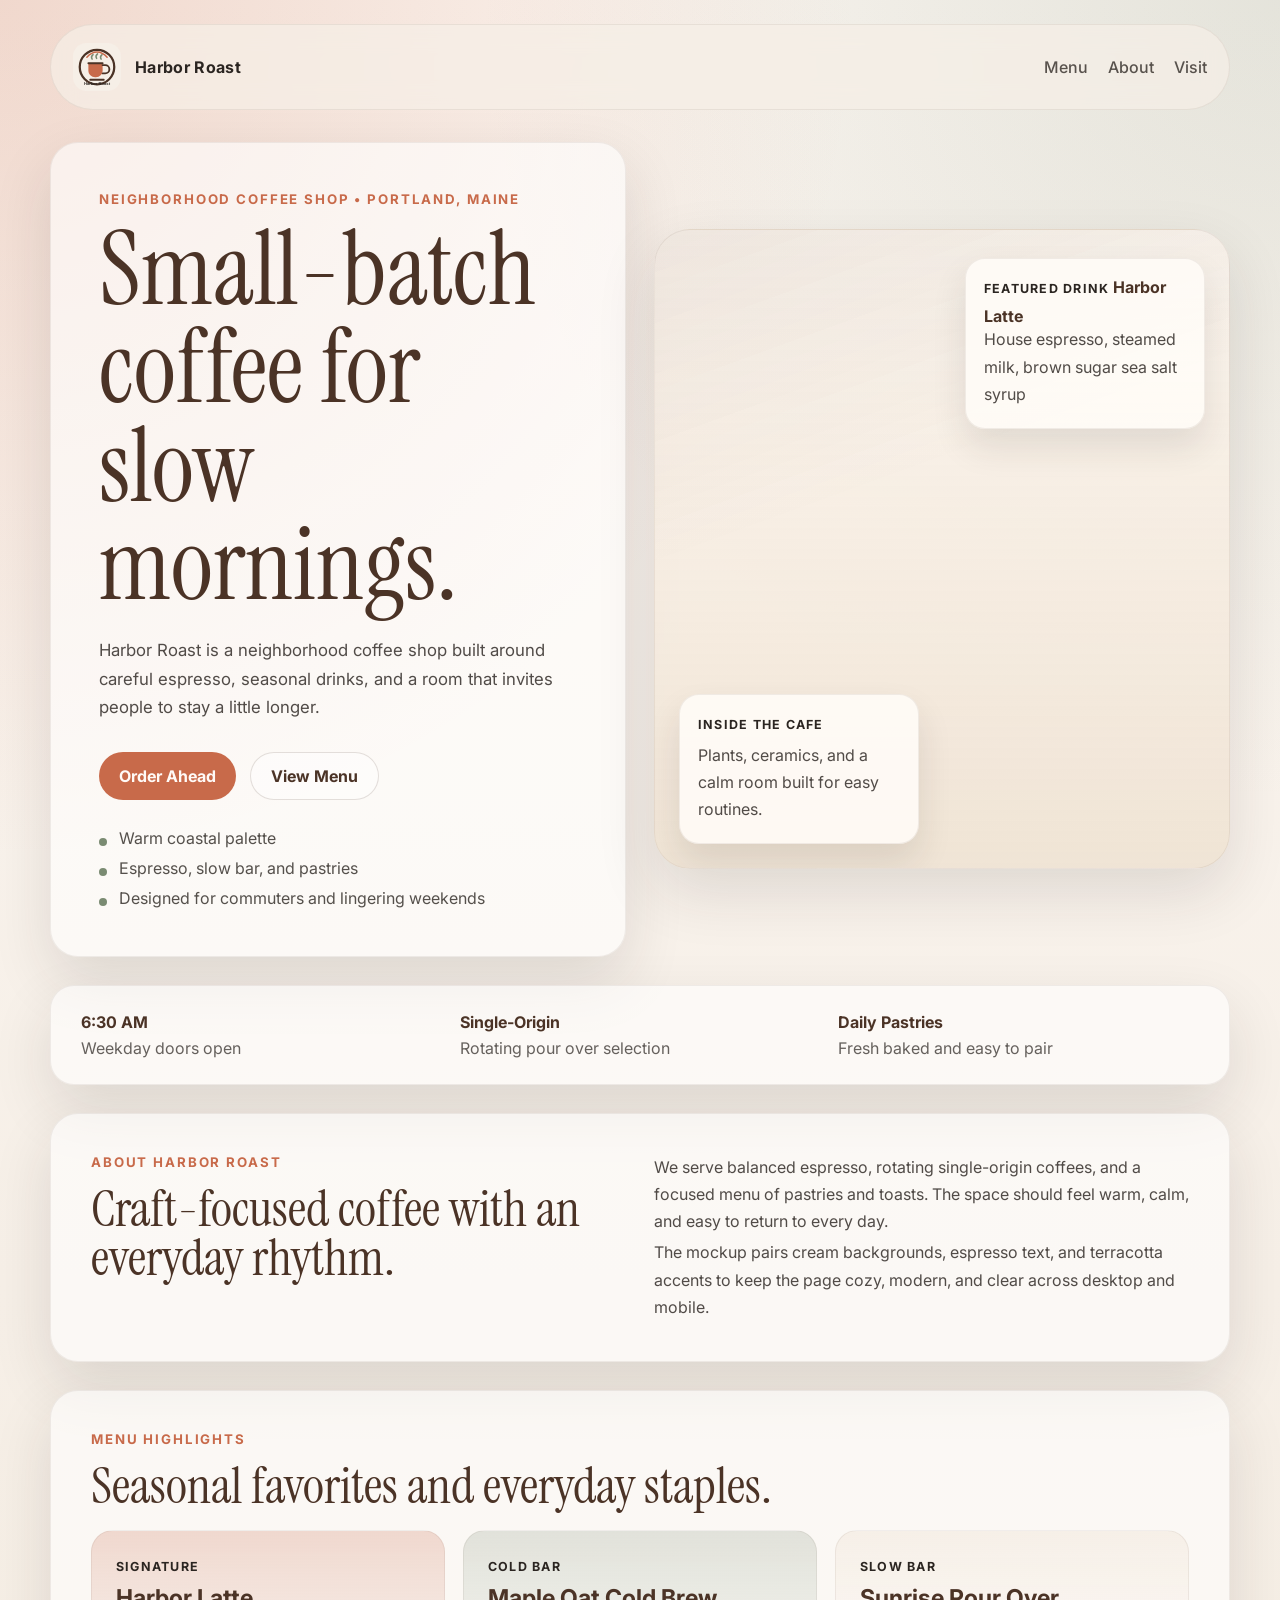
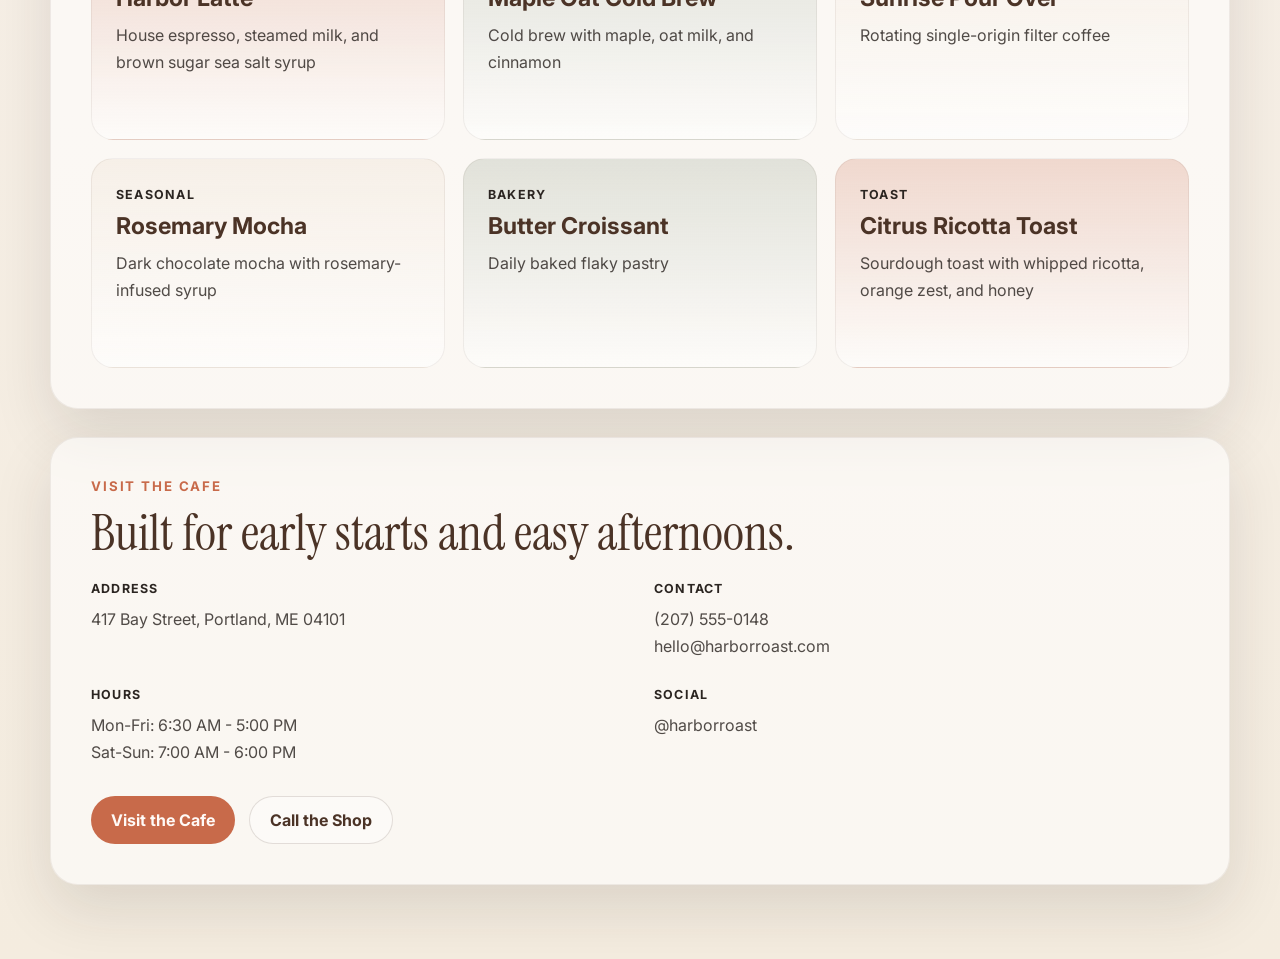
==== index.html @ 077cf359 "feat: implement task bssT1YbjMMsG_ahrUGmJB" ====
<!DOCTYPE html>
<html lang="en">
  <head>
    <meta charset="UTF-8" />
    <meta name="viewport" content="width=device-width, initial-scale=1.0" />
    <title>Harbor Roast</title>
    <meta
      name="description"
      content="Harbor Roast serves small-batch coffee, seasonal drinks, and pastries in a warm coastal-inspired cafe."
    />
    <link rel="preconnect" href="https://fonts.googleapis.com" />
    <link rel="preconnect" href="https://fonts.gstatic.com" crossorigin />
    <link
      href="https://fonts.googleapis.com/css2?family=Inter:wght@400;500;600;700;800&family=Instrument+Serif:ital@0;1&display=swap"
      rel="stylesheet"
    />
    <link rel="stylesheet" href="styles.css" />
  </head>
  <body>
    <div class="page-shell">
      <header class="site-header">
        <a class="brand" href="#top" aria-label="Harbor Roast home">
          <img src="branding/logo.svg" alt="Harbor Roast logo" />
          <span>Harbor Roast</span>
        </a>

        <nav class="site-nav" aria-label="Primary navigation">
          <a href="#menu">Menu</a>
          <a href="#about">About</a>
          <a href="#visit">Visit</a>
        </nav>
      </header>

      <main id="top">
        <section class="hero section-grid">
          <div class="hero-copy">
            <p class="eyebrow">Neighborhood coffee shop • Portland, Maine</p>
            <h1>Small-batch coffee for slow mornings.</h1>
            <p class="lead">
              Harbor Roast is a neighborhood coffee shop built around careful espresso,
              seasonal drinks, and a room that invites people to stay a little longer.
            </p>

            <div class="cta-row">
              <a class="button button-primary" href="#visit">Order Ahead</a>
              <a class="button button-secondary" href="#menu">View Menu</a>
            </div>

            <ul class="hero-notes" aria-label="Cafe highlights">
              <li>Warm coastal palette</li>
              <li>Espresso, slow bar, and pastries</li>
              <li>Designed for commuters and lingering weekends</li>
            </ul>
          </div>

          <div class="hero-visual" aria-hidden="true">
            <div class="photo-card photo-card-main">
              <div class="photo-glow"></div>
              <div class="photo-content">
                <span class="photo-tag">Morning table</span>
                <h2>Espresso, pastry, soft light</h2>
                <p>Mocked as a warm editorial frame to stand in for the hero photography direction.</p>
              </div>
            </div>

            <div class="floating-card menu-peek">
              <span class="card-label">Featured Drink</span>
              <strong>Harbor Latte</strong>
              <p>House espresso, steamed milk, brown sugar sea salt syrup</p>
            </div>

            <div class="floating-card ambiance-peek">
              <span class="card-label">Inside the Cafe</span>
              <p>Plants, ceramics, and a calm room built for easy routines.</p>
            </div>
          </div>
        </section>

        <section class="metrics-strip">
          <div>
            <strong>6:30 AM</strong>
            <span>Weekday doors open</span>
          </div>
          <div>
            <strong>Single-Origin</strong>
            <span>Rotating pour over selection</span>
          </div>
          <div>
            <strong>Daily Pastries</strong>
            <span>Fresh baked and easy to pair</span>
          </div>
        </section>

        <section class="story section-grid" id="about">
          <div class="section-heading">
            <p class="eyebrow">About Harbor Roast</p>
            <h2>Craft-focused coffee with an everyday rhythm.</h2>
          </div>

          <div class="story-copy">
            <p>
              We serve balanced espresso, rotating single-origin coffees, and a focused menu
              of pastries and toasts. The space should feel warm, calm, and easy to return to
              every day.
            </p>
            <p>
              The mockup pairs cream backgrounds, espresso text, and terracotta accents to keep
              the page cozy, modern, and clear across desktop and mobile.
            </p>
          </div>
        </section>

        <section class="menu-section" id="menu">
          <div class="section-heading compact">
            <p class="eyebrow">Menu Highlights</p>
            <h2>Seasonal favorites and everyday staples.</h2>
          </div>

          <div class="menu-grid">
            <article class="menu-card accent-terracotta">
              <span class="menu-type">Signature</span>
              <h3>Harbor Latte</h3>
              <p>House espresso, steamed milk, and brown sugar sea salt syrup</p>
            </article>
            <article class="menu-card accent-sage">
              <span class="menu-type">Cold Bar</span>
              <h3>Maple Oat Cold Brew</h3>
              <p>Cold brew with maple, oat milk, and cinnamon</p>
            </article>
            <article class="menu-card accent-cream">
              <span class="menu-type">Slow Bar</span>
              <h3>Sunrise Pour Over</h3>
              <p>Rotating single-origin filter coffee</p>
            </article>
            <article class="menu-card accent-cream">
              <span class="menu-type">Seasonal</span>
              <h3>Rosemary Mocha</h3>
              <p>Dark chocolate mocha with rosemary-infused syrup</p>
            </article>
            <article class="menu-card accent-sage">
              <span class="menu-type">Bakery</span>
              <h3>Butter Croissant</h3>
              <p>Daily baked flaky pastry</p>
            </article>
            <article class="menu-card accent-terracotta">
              <span class="menu-type">Toast</span>
              <h3>Citrus Ricotta Toast</h3>
              <p>Sourdough toast with whipped ricotta, orange zest, and honey</p>
            </article>
          </div>
        </section>

        <section class="visit-section" id="visit">
          <div class="visit-panel">
            <div class="section-heading compact">
              <p class="eyebrow">Visit the Cafe</p>
              <h2>Built for early starts and easy afternoons.</h2>
            </div>

            <div class="visit-grid">
              <div>
                <span class="detail-label">Address</span>
                <p>417 Bay Street, Portland, ME 04101</p>
              </div>
              <div>
                <span class="detail-label">Contact</span>
                <p>(207) 555-0148<br />hello@harborroast.com</p>
              </div>
              <div>
                <span class="detail-label">Hours</span>
                <p>Mon-Fri: 6:30 AM - 5:00 PM<br />Sat-Sun: 7:00 AM - 6:00 PM</p>
              </div>
              <div>
                <span class="detail-label">Social</span>
                <p>@harborroast</p>
              </div>
            </div>

            <div class="cta-row">
              <a class="button button-primary" href="mailto:hello@harborroast.com">Visit the Cafe</a>
              <a class="button button-secondary" href="tel:+12075550148">Call the Shop</a>
            </div>
          </div>
        </section>
      </main>
    </div>
  </body>
</html>
---- styles.css ----
:root {
  --espresso: #4b3326;
  --cream: #f6efe7;
  --terracotta: #c86a4a;
  --sage: #7a8b72;
  --charcoal: #2b2521;
  --sand: #efe3d4;
  --surface: rgba(255, 255, 255, 0.58);
  --shadow: 0 24px 60px rgba(43, 37, 33, 0.12);
  --radius-lg: 28px;
  --radius-md: 20px;
  --radius-sm: 14px;
}

* {
  box-sizing: border-box;
}

html {
  scroll-behavior: smooth;
}

body {
  margin: 0;
  font-family: "Inter", Arial, sans-serif;
  background:
    radial-gradient(circle at top left, rgba(200, 106, 74, 0.22), transparent 30%),
    radial-gradient(circle at top right, rgba(122, 139, 114, 0.18), transparent 28%),
    linear-gradient(180deg, #fcf7f2 0%, var(--cream) 50%, #f4ecdf 100%);
  color: var(--charcoal);
}

a {
  color: inherit;
  text-decoration: none;
}

img {
  display: block;
  max-width: 100%;
}

.page-shell {
  width: min(1180px, calc(100% - 32px));
  margin: 0 auto;
  padding: 24px 0 64px;
}

.site-header {
  display: flex;
  align-items: center;
  justify-content: space-between;
  gap: 24px;
  padding: 18px 22px;
  margin-bottom: 32px;
  background: rgba(246, 239, 231, 0.72);
  border: 1px solid rgba(75, 51, 38, 0.08);
  border-radius: 999px;
  backdrop-filter: blur(12px);
  position: sticky;
  top: 18px;
  z-index: 10;
}

.brand {
  display: inline-flex;
  align-items: center;
  gap: 14px;
  font-weight: 700;
  letter-spacing: 0.02em;
}

.brand img {
  width: 48px;
  height: 48px;
  border-radius: 14px;
}

.site-nav {
  display: inline-flex;
  gap: 20px;
  color: rgba(43, 37, 33, 0.78);
  font-weight: 500;
}

.site-nav a:hover,
.site-nav a:focus-visible {
  color: var(--espresso);
}

main {
  display: grid;
  gap: 28px;
}

.section-grid {
  display: grid;
  grid-template-columns: repeat(2, minmax(0, 1fr));
  gap: 28px;
}

.hero {
  align-items: center;
}

.hero-copy,
.hero-visual,
.visit-panel,
.menu-section,
.story,
.metrics-strip {
  background: var(--surface);
  border: 1px solid rgba(75, 51, 38, 0.08);
  box-shadow: var(--shadow);
}

.hero-copy,
.visit-panel,
.menu-section,
.story {
  border-radius: var(--radius-lg);
}

.hero-copy {
  padding: 48px;
}

.eyebrow {
  margin: 0 0 14px;
  color: var(--terracotta);
  font-size: 0.83rem;
  font-weight: 700;
  letter-spacing: 0.14em;
  text-transform: uppercase;
}

h1,
h2,
h3,
strong {
  color: var(--espresso);
}

h1,
h2 {
  margin: 0;
  font-family: "Instrument Serif", Georgia, serif;
  font-weight: 400;
  line-height: 0.96;
}

h1 {
  max-width: 10ch;
  font-size: clamp(3.6rem, 8vw, 6.6rem);
}

h2 {
  font-size: clamp(2.2rem, 4vw, 3.4rem);
}

.lead,
.story-copy p,
.menu-card p,
.floating-card p,
.photo-content p,
.visit-grid p {
  line-height: 1.7;
  color: rgba(43, 37, 33, 0.82);
}

.lead {
  max-width: 56ch;
  margin: 22px 0 0;
  font-size: 1.05rem;
}

.cta-row {
  display: flex;
  flex-wrap: wrap;
  gap: 14px;
  margin-top: 30px;
}

.button {
  display: inline-flex;
  align-items: center;
  justify-content: center;
  min-height: 48px;
  padding: 0 20px;
  border-radius: 999px;
  font-weight: 700;
  transition: transform 0.18s ease, background-color 0.18s ease, color 0.18s ease;
}

.button:hover,
.button:focus-visible {
  transform: translateY(-1px);
}

.button-primary {
  background: var(--terracotta);
  color: #fffaf7;
}

.button-secondary {
  border: 1px solid rgba(75, 51, 38, 0.15);
  background: rgba(255, 255, 255, 0.42);
  color: var(--espresso);
}

.hero-notes {
  display: grid;
  gap: 10px;
  padding: 0;
  margin: 28px 0 0;
  list-style: none;
  color: rgba(43, 37, 33, 0.8);
}

.hero-notes li {
  padding-left: 20px;
  position: relative;
}

.hero-notes li::before {
  content: "";
  width: 8px;
  height: 8px;
  border-radius: 999px;
  background: var(--sage);
  position: absolute;
  left: 0;
  top: 10px;
}

.hero-visual {
  position: relative;
  min-height: 640px;
  padding: 24px;
  border-radius: 36px;
  overflow: hidden;
  background:
    linear-gradient(160deg, rgba(75, 51, 38, 0.08), rgba(75, 51, 38, 0) 40%),
    linear-gradient(180deg, rgba(255, 248, 241, 0.72), rgba(239, 227, 212, 0.96));
}

.photo-card {
  position: relative;
  height: 100%;
  border-radius: 30px;
  overflow: hidden;
}

.photo-card-main {
  background:
    radial-gradient(circle at 30% 20%, rgba(255, 255, 255, 0.72), transparent 20%),
    linear-gradient(180deg, rgba(72, 48, 35, 0.12), rgba(72, 48, 35, 0.04)),
    linear-gradient(135deg, #d7b398 0%, #f6e2ca 40%, #b87653 100%);
}

.photo-glow {
  position: absolute;
  inset: auto -10% -6% auto;
  width: 320px;
  height: 320px;
  border-radius: 50%;
  background: rgba(255, 247, 239, 0.26);
  filter: blur(18px);
}

.photo-content {
  position: absolute;
  left: 28px;
  right: 28px;
  bottom: 28px;
  padding: 24px;
  border-radius: 22px;
  background: rgba(255, 250, 246, 0.68);
  backdrop-filter: blur(10px);
}

.photo-tag,
.card-label,
.menu-type,
.detail-label {
  display: inline-block;
  margin-bottom: 10px;
  font-size: 0.78rem;
  font-weight: 700;
  letter-spacing: 0.1em;
  text-transform: uppercase;
}

.photo-content h2 {
  margin-bottom: 12px;
}

.floating-card {
  position: absolute;
  max-width: 240px;
  padding: 18px 18px 20px;
  border-radius: 20px;
  background: rgba(255, 252, 248, 0.88);
  border: 1px solid rgba(75, 51, 38, 0.08);
  box-shadow: 0 18px 35px rgba(43, 37, 33, 0.11);
}

.menu-peek {
  top: 28px;
  right: 24px;
}

.ambiance-peek {
  left: 24px;
  bottom: 24px;
}

.metrics-strip {
  display: grid;
  grid-template-columns: repeat(3, minmax(0, 1fr));
  gap: 18px;
  padding: 26px 30px;
  border-radius: 24px;
}

.metrics-strip div {
  display: grid;
  gap: 6px;
}

.metrics-strip span {
  color: rgba(43, 37, 33, 0.72);
}

.story {
  padding: 40px;
  align-items: start;
}

.story-copy {
  display: grid;
  gap: 4px;
}

.section-heading.compact {
  margin-bottom: 20px;
}

.menu-section {
  padding: 40px;
}

.menu-grid {
  display: grid;
  grid-template-columns: repeat(3, minmax(0, 1fr));
  gap: 18px;
}

.menu-card {
  min-height: 210px;
  padding: 24px;
  border-radius: 22px;
  border: 1px solid rgba(75, 51, 38, 0.07);
}

.accent-terracotta {
  background: linear-gradient(180deg, rgba(200, 106, 74, 0.22), rgba(255, 255, 255, 0.5));
}

.accent-sage {
  background: linear-gradient(180deg, rgba(122, 139, 114, 0.2), rgba(255, 255, 255, 0.52));
}

.accent-cream {
  background: linear-gradient(180deg, rgba(246, 239, 231, 0.98), rgba(255, 255, 255, 0.58));
}

.menu-card h3 {
  margin: 0 0 10px;
  font-size: 1.45rem;
}

.visit-section {
  padding-bottom: 10px;
}

.visit-panel {
  padding: 40px;
}

.visit-grid {
  display: grid;
  grid-template-columns: repeat(2, minmax(0, 1fr));
  gap: 22px 28px;
}

.visit-grid p,
.menu-card p,
.floating-card p,
.photo-content p,
.story-copy p {
  margin: 0;
}

@media (max-width: 960px) {
  .section-grid,
  .menu-grid,
  .visit-grid,
  .metrics-strip {
    grid-template-columns: 1fr;
  }

  .site-header {
    border-radius: 28px;
    padding: 18px;
  }

  .hero-copy,
  .story,
  .menu-section,
  .visit-panel {
    padding: 28px;
  }

  .hero-visual {
    min-height: 560px;
  }

  h1 {
    max-width: 12ch;
  }
}

@media (max-width: 720px) {
  .page-shell {
    width: min(100% - 20px, 1180px);
    padding-top: 12px;
  }

  .site-header {
    position: static;
    flex-direction: column;
    align-items: flex-start;
  }

  .site-nav {
    flex-wrap: wrap;
    gap: 14px;
  }

  .hero-copy {
    padding: 24px;
  }

  .hero-visual {
    min-height: 500px;
    padding: 18px;
  }

  .photo-content {
    left: 18px;
    right: 18px;
    bottom: 18px;
    padding: 18px;
  }

  .floating-card {
    position: static;
    max-width: none;
    margin-top: 14px;
  }

  .metrics-strip,
  .story,
  .menu-section,
  .visit-panel {
    padding: 24px;
  }

  h1 {
    font-size: clamp(2.9rem, 15vw, 4.4rem);
  }

  h2 {
    font-size: clamp(2rem, 9vw, 2.8rem);
  }
}
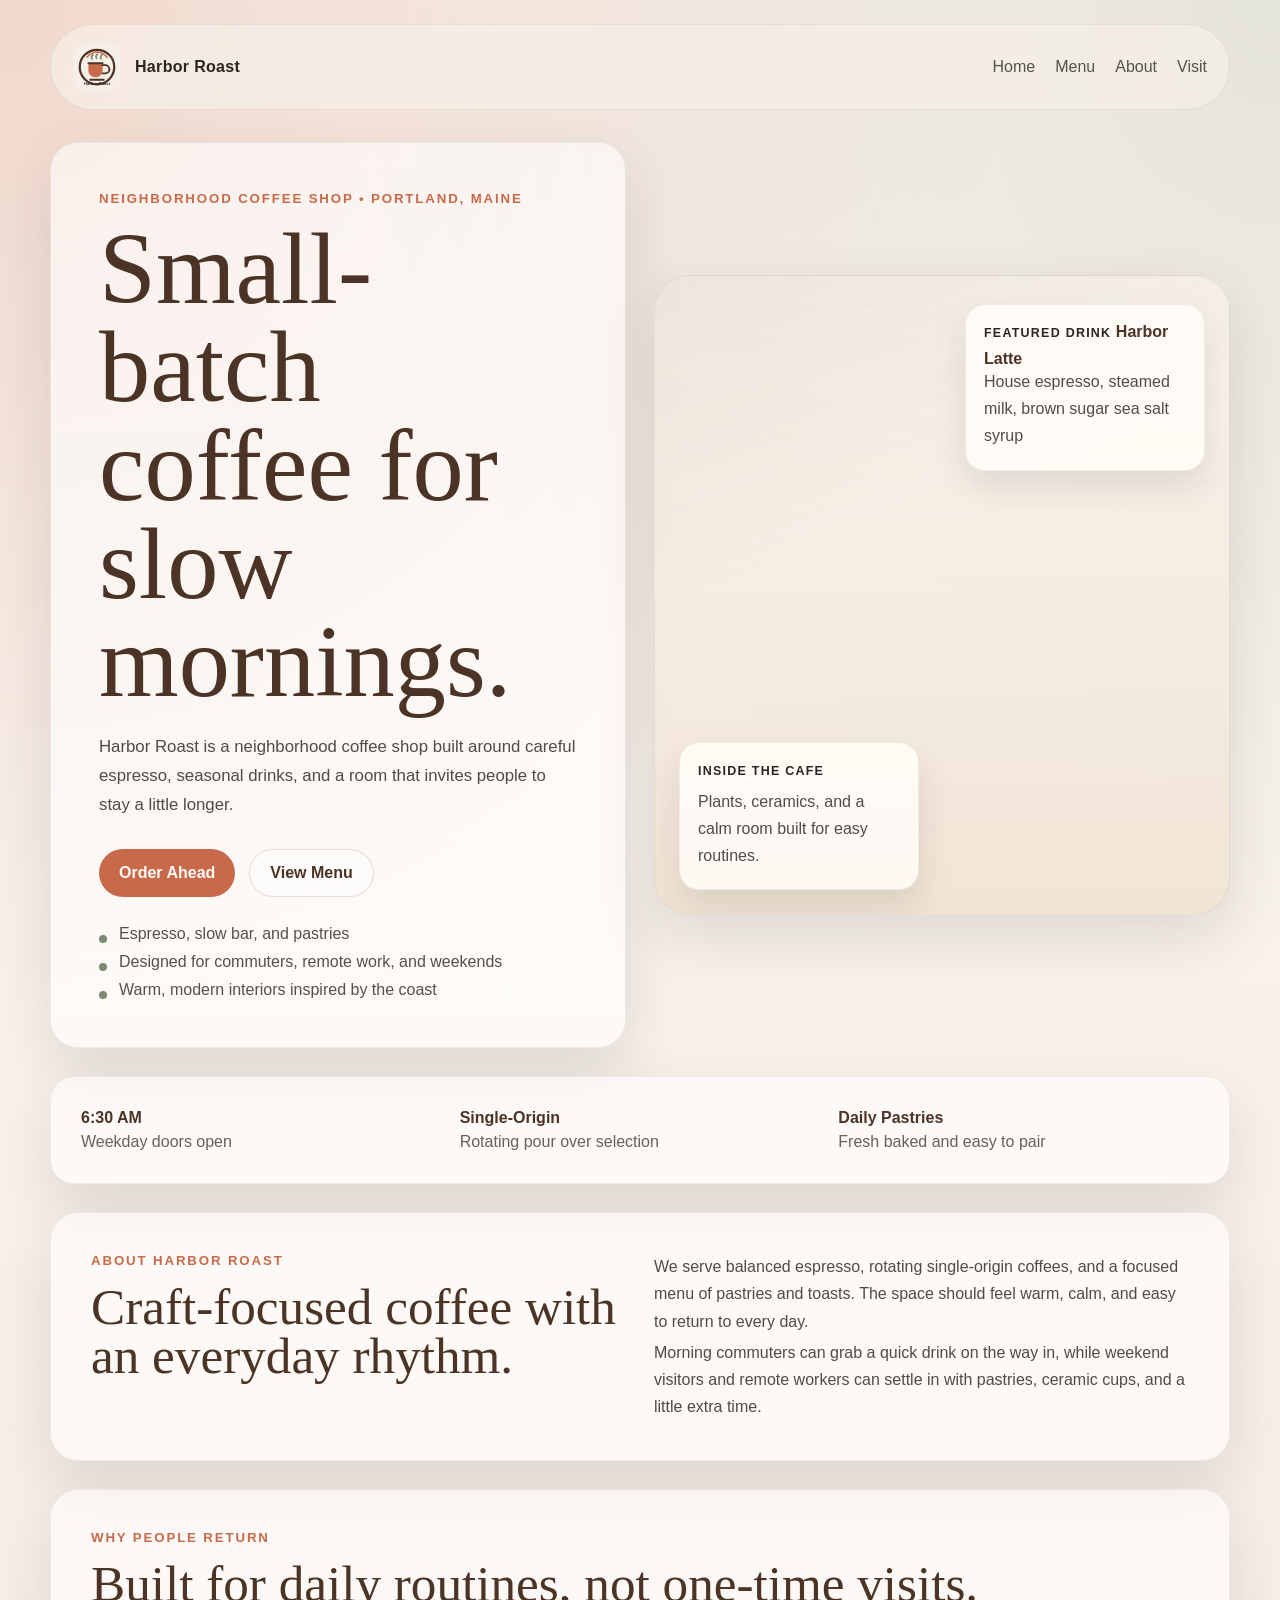
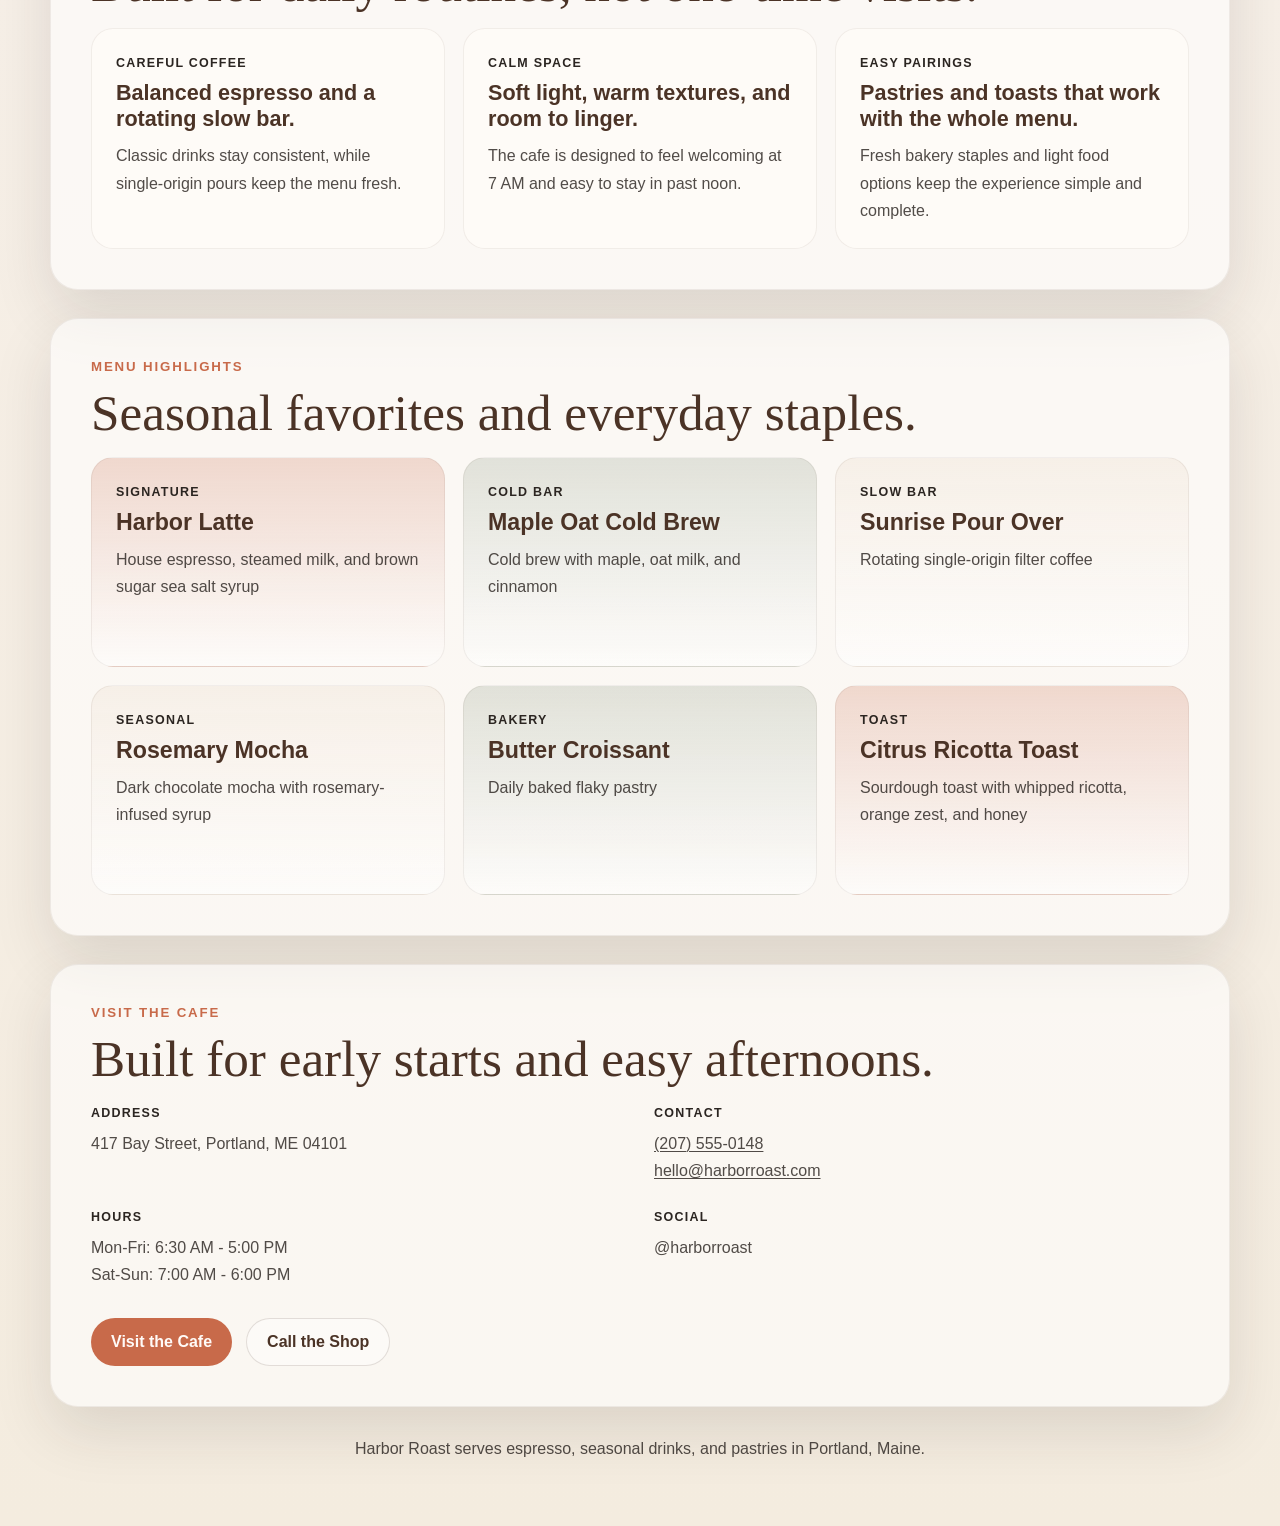
==== commit cb624977: "feat: implement task KsAGYkkJbPToUMg7s5Fnd" ====
--- a/index.html
+++ b/index.html
@@ -4,38 +4,36 @@
     <meta charset="UTF-8" />
     <meta name="viewport" content="width=device-width, initial-scale=1.0" />
     <title>Harbor Roast</title>
+    <meta name="theme-color" content="#f6efe7" />
     <meta
       name="description"
       content="Harbor Roast serves small-batch coffee, seasonal drinks, and pastries in a warm coastal-inspired cafe."
     />
-    <link rel="preconnect" href="https://fonts.googleapis.com" />
-    <link rel="preconnect" href="https://fonts.gstatic.com" crossorigin />
-    <link
-      href="https://fonts.googleapis.com/css2?family=Inter:wght@400;500;600;700;800&family=Instrument+Serif:ital@0;1&display=swap"
-      rel="stylesheet"
-    />
     <link rel="stylesheet" href="styles.css" />
   </head>
   <body>
+    <a class="skip-link" href="#main-content">Skip to content</a>
+
     <div class="page-shell">
       <header class="site-header">
         <a class="brand" href="#top" aria-label="Harbor Roast home">
-          <img src="branding/logo.svg" alt="Harbor Roast logo" />
+          <img src="branding/logo.svg" alt="" />
           <span>Harbor Roast</span>
         </a>
 
         <nav class="site-nav" aria-label="Primary navigation">
+          <a href="#top">Home</a>
           <a href="#menu">Menu</a>
           <a href="#about">About</a>
           <a href="#visit">Visit</a>
         </nav>
       </header>
 
-      <main id="top">
-        <section class="hero section-grid">
+      <main id="main-content">
+        <section class="hero section-grid" id="top" aria-labelledby="hero-title">
           <div class="hero-copy">
             <p class="eyebrow">Neighborhood coffee shop • Portland, Maine</p>
-            <h1>Small-batch coffee for slow mornings.</h1>
+            <h1 id="hero-title">Small-batch coffee for slow mornings.</h1>
             <p class="lead">
               Harbor Roast is a neighborhood coffee shop built around careful espresso,
               seasonal drinks, and a room that invites people to stay a little longer.
@@ -47,9 +45,9 @@
             </div>
 
             <ul class="hero-notes" aria-label="Cafe highlights">
-              <li>Warm coastal palette</li>
               <li>Espresso, slow bar, and pastries</li>
-              <li>Designed for commuters and lingering weekends</li>
+              <li>Designed for commuters, remote work, and weekends</li>
+              <li>Warm, modern interiors inspired by the coast</li>
             </ul>
           </div>
 
@@ -76,25 +74,25 @@
           </div>
         </section>
 
-        <section class="metrics-strip">
-          <div>
+        <section class="metrics-strip" aria-label="Key details">
+          <div class="metric-card">
             <strong>6:30 AM</strong>
             <span>Weekday doors open</span>
           </div>
-          <div>
+          <div class="metric-card">
             <strong>Single-Origin</strong>
             <span>Rotating pour over selection</span>
           </div>
-          <div>
+          <div class="metric-card">
             <strong>Daily Pastries</strong>
             <span>Fresh baked and easy to pair</span>
           </div>
         </section>
 
-        <section class="story section-grid" id="about">
+        <section class="story section-grid" id="about" aria-labelledby="about-title">
           <div class="section-heading">
             <p class="eyebrow">About Harbor Roast</p>
-            <h2>Craft-focused coffee with an everyday rhythm.</h2>
+            <h2 id="about-title">Craft-focused coffee with an everyday rhythm.</h2>
           </div>
 
           <div class="story-copy">
@@ -104,16 +102,41 @@
               every day.
             </p>
             <p>
-              The mockup pairs cream backgrounds, espresso text, and terracotta accents to keep
-              the page cozy, modern, and clear across desktop and mobile.
+              Morning commuters can grab a quick drink on the way in, while weekend visitors and
+              remote workers can settle in with pastries, ceramic cups, and a little extra time.
             </p>
           </div>
         </section>
 
-        <section class="menu-section" id="menu">
+        <section class="features-section" aria-labelledby="features-title">
+          <div class="section-heading compact">
+            <p class="eyebrow">Why People Return</p>
+            <h2 id="features-title">Built for daily routines, not one-time visits.</h2>
+          </div>
+
+          <div class="feature-grid">
+            <article class="feature-card">
+              <span class="detail-label">Careful Coffee</span>
+              <h3>Balanced espresso and a rotating slow bar.</h3>
+              <p>Classic drinks stay consistent, while single-origin pours keep the menu fresh.</p>
+            </article>
+            <article class="feature-card">
+              <span class="detail-label">Calm Space</span>
+              <h3>Soft light, warm textures, and room to linger.</h3>
+              <p>The cafe is designed to feel welcoming at 7 AM and easy to stay in past noon.</p>
+            </article>
+            <article class="feature-card">
+              <span class="detail-label">Easy Pairings</span>
+              <h3>Pastries and toasts that work with the whole menu.</h3>
+              <p>Fresh bakery staples and light food options keep the experience simple and complete.</p>
+            </article>
+          </div>
+        </section>
+
+        <section class="menu-section" id="menu" aria-labelledby="menu-title">
           <div class="section-heading compact">
             <p class="eyebrow">Menu Highlights</p>
-            <h2>Seasonal favorites and everyday staples.</h2>
+            <h2 id="menu-title">Seasonal favorites and everyday staples.</h2>
           </div>
 
           <div class="menu-grid">
@@ -150,21 +173,24 @@
           </div>
         </section>
 
-        <section class="visit-section" id="visit">
+        <section class="visit-section" id="visit" aria-labelledby="visit-title">
           <div class="visit-panel">
             <div class="section-heading compact">
               <p class="eyebrow">Visit the Cafe</p>
-              <h2>Built for early starts and easy afternoons.</h2>
+              <h2 id="visit-title">Built for early starts and easy afternoons.</h2>
             </div>
 
             <div class="visit-grid">
               <div>
                 <span class="detail-label">Address</span>
-                <p>417 Bay Street, Portland, ME 04101</p>
+                <address>417 Bay Street, Portland, ME 04101</address>
               </div>
               <div>
                 <span class="detail-label">Contact</span>
-                <p>(207) 555-0148<br />hello@harborroast.com</p>
+                <p>
+                  <a href="tel:+12075550148">(207) 555-0148</a><br />
+                  <a href="mailto:hello@harborroast.com">hello@harborroast.com</a>
+                </p>
               </div>
               <div>
                 <span class="detail-label">Hours</span>
@@ -183,6 +209,10 @@
           </div>
         </section>
       </main>
+
+      <footer class="site-footer">
+        <p>Harbor Roast serves espresso, seasonal drinks, and pastries in Portland, Maine.</p>
+      </footer>
     </div>
   </body>
 </html>
--- a/styles.css
+++ b/styles.css
@@ -7,6 +7,7 @@
   --sand: #efe3d4;
   --surface: rgba(255, 255, 255, 0.58);
   --shadow: 0 24px 60px rgba(43, 37, 33, 0.12);
+  --focus-ring: 0 0 0 3px rgba(200, 106, 74, 0.24);
   --radius-lg: 28px;
   --radius-md: 20px;
   --radius-sm: 14px;
@@ -22,7 +23,7 @@
 
 body {
   margin: 0;
-  font-family: "Inter", Arial, sans-serif;
+  font-family: Inter, "Segoe UI", Arial, sans-serif;
   background:
     radial-gradient(circle at top left, rgba(200, 106, 74, 0.22), transparent 30%),
     radial-gradient(circle at top right, rgba(122, 139, 114, 0.18), transparent 28%),
@@ -30,6 +31,11 @@
   color: var(--charcoal);
 }
 
+:focus-visible {
+  outline: none;
+  box-shadow: var(--focus-ring);
+}
+
 a {
   color: inherit;
   text-decoration: none;
@@ -38,6 +44,29 @@
 img {
   display: block;
   max-width: 100%;
+}
+
+address {
+  font-style: normal;
+  line-height: 1.7;
+  color: rgba(43, 37, 33, 0.82);
+}
+
+.skip-link {
+  position: absolute;
+  left: 16px;
+  top: 16px;
+  padding: 10px 14px;
+  border-radius: 999px;
+  background: var(--espresso);
+  color: #fffaf7;
+  transform: translateY(-200%);
+  transition: transform 0.2s ease;
+  z-index: 20;
+}
+
+.skip-link:focus-visible {
+  transform: translateY(0);
 }
 
 .page-shell {
@@ -144,7 +173,7 @@
 h1,
 h2 {
   margin: 0;
-  font-family: "Instrument Serif", Georgia, serif;
+  font-family: "Iowan Old Style", "Palatino Linotype", "Book Antiqua", Georgia, serif;
   font-weight: 400;
   line-height: 0.96;
 }
@@ -206,6 +235,11 @@
   border: 1px solid rgba(75, 51, 38, 0.15);
   background: rgba(255, 255, 255, 0.42);
   color: var(--espresso);
+}
+
+.button-secondary:hover,
+.button-secondary:focus-visible {
+  background: rgba(255, 255, 255, 0.7);
 }
 
 .hero-notes {
@@ -328,6 +362,10 @@
   gap: 6px;
 }
 
+.metric-card {
+  padding: 6px 0;
+}
+
 .metrics-strip span {
   color: rgba(43, 37, 33, 0.72);
 }
@@ -346,8 +384,38 @@
   margin-bottom: 20px;
 }
 
+.features-section,
 .menu-section {
   padding: 40px;
+  background: var(--surface);
+  border: 1px solid rgba(75, 51, 38, 0.08);
+  box-shadow: var(--shadow);
+  border-radius: var(--radius-lg);
+}
+
+.feature-grid {
+  display: grid;
+  grid-template-columns: repeat(3, minmax(0, 1fr));
+  gap: 18px;
+}
+
+.feature-card {
+  padding: 24px;
+  border-radius: 22px;
+  background: rgba(255, 251, 247, 0.76);
+  border: 1px solid rgba(75, 51, 38, 0.07);
+}
+
+.feature-card h3 {
+  margin: 0 0 10px;
+  font-size: 1.35rem;
+}
+
+.feature-card p,
+.site-footer p {
+  margin: 0;
+  line-height: 1.7;
+  color: rgba(43, 37, 33, 0.82);
 }
 
 .menu-grid {
@@ -402,8 +470,20 @@
   margin: 0;
 }
 
+.visit-grid a {
+  text-decoration: underline;
+  text-decoration-thickness: 1px;
+  text-underline-offset: 0.15em;
+}
+
+.site-footer {
+  padding: 18px 6px 0;
+  text-align: center;
+}
+
 @media (max-width: 960px) {
   .section-grid,
+  .feature-grid,
   .menu-grid,
   .visit-grid,
   .metrics-strip {
@@ -417,6 +497,7 @@
 
   .hero-copy,
   .story,
+  .features-section,
   .menu-section,
   .visit-panel {
     padding: 28px;
@@ -472,6 +553,7 @@
 
   .metrics-strip,
   .story,
+  .features-section,
   .menu-section,
   .visit-panel {
     padding: 24px;
@@ -485,3 +567,17 @@
     font-size: clamp(2rem, 9vw, 2.8rem);
   }
 }
+
+@media (prefers-reduced-motion: reduce) {
+  html {
+    scroll-behavior: auto;
+  }
+
+  *,
+  *::before,
+  *::after {
+    transition-duration: 0.01ms !important;
+    animation-duration: 0.01ms !important;
+    animation-iteration-count: 1 !important;
+  }
+}
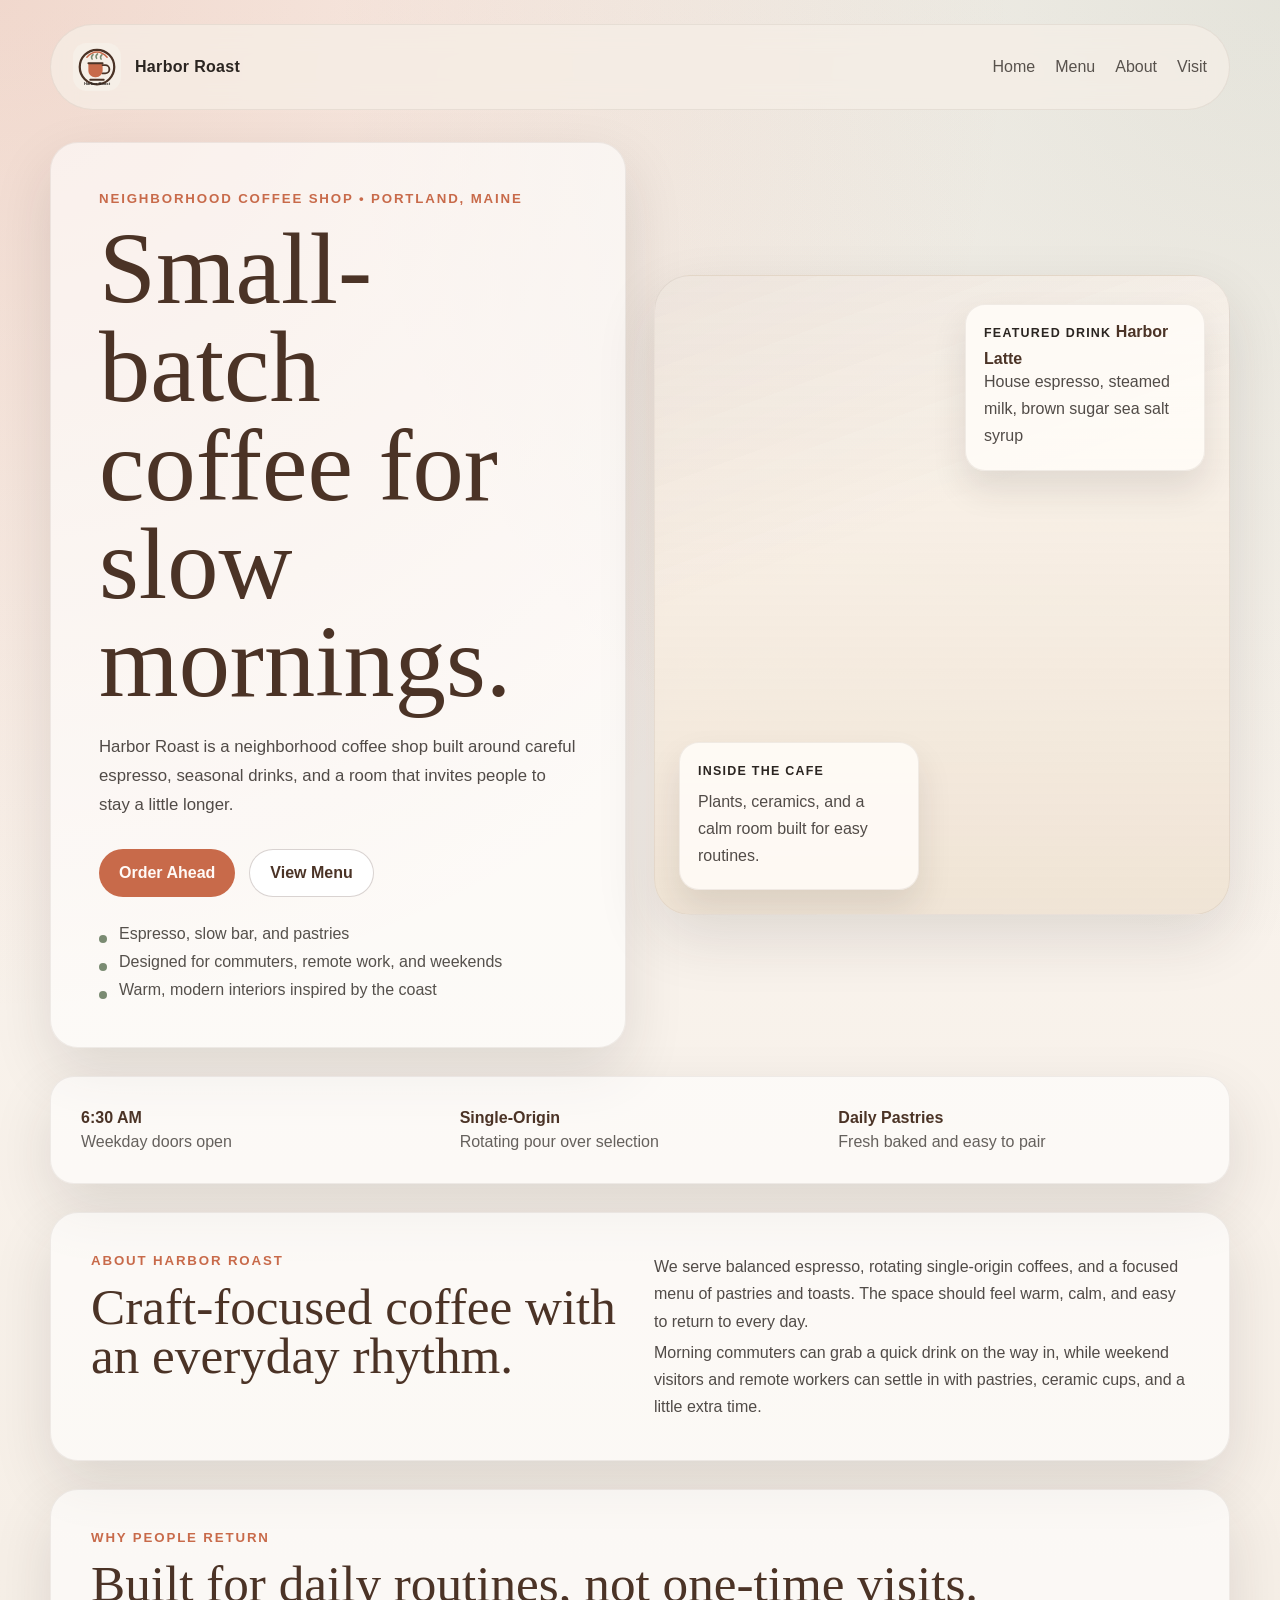
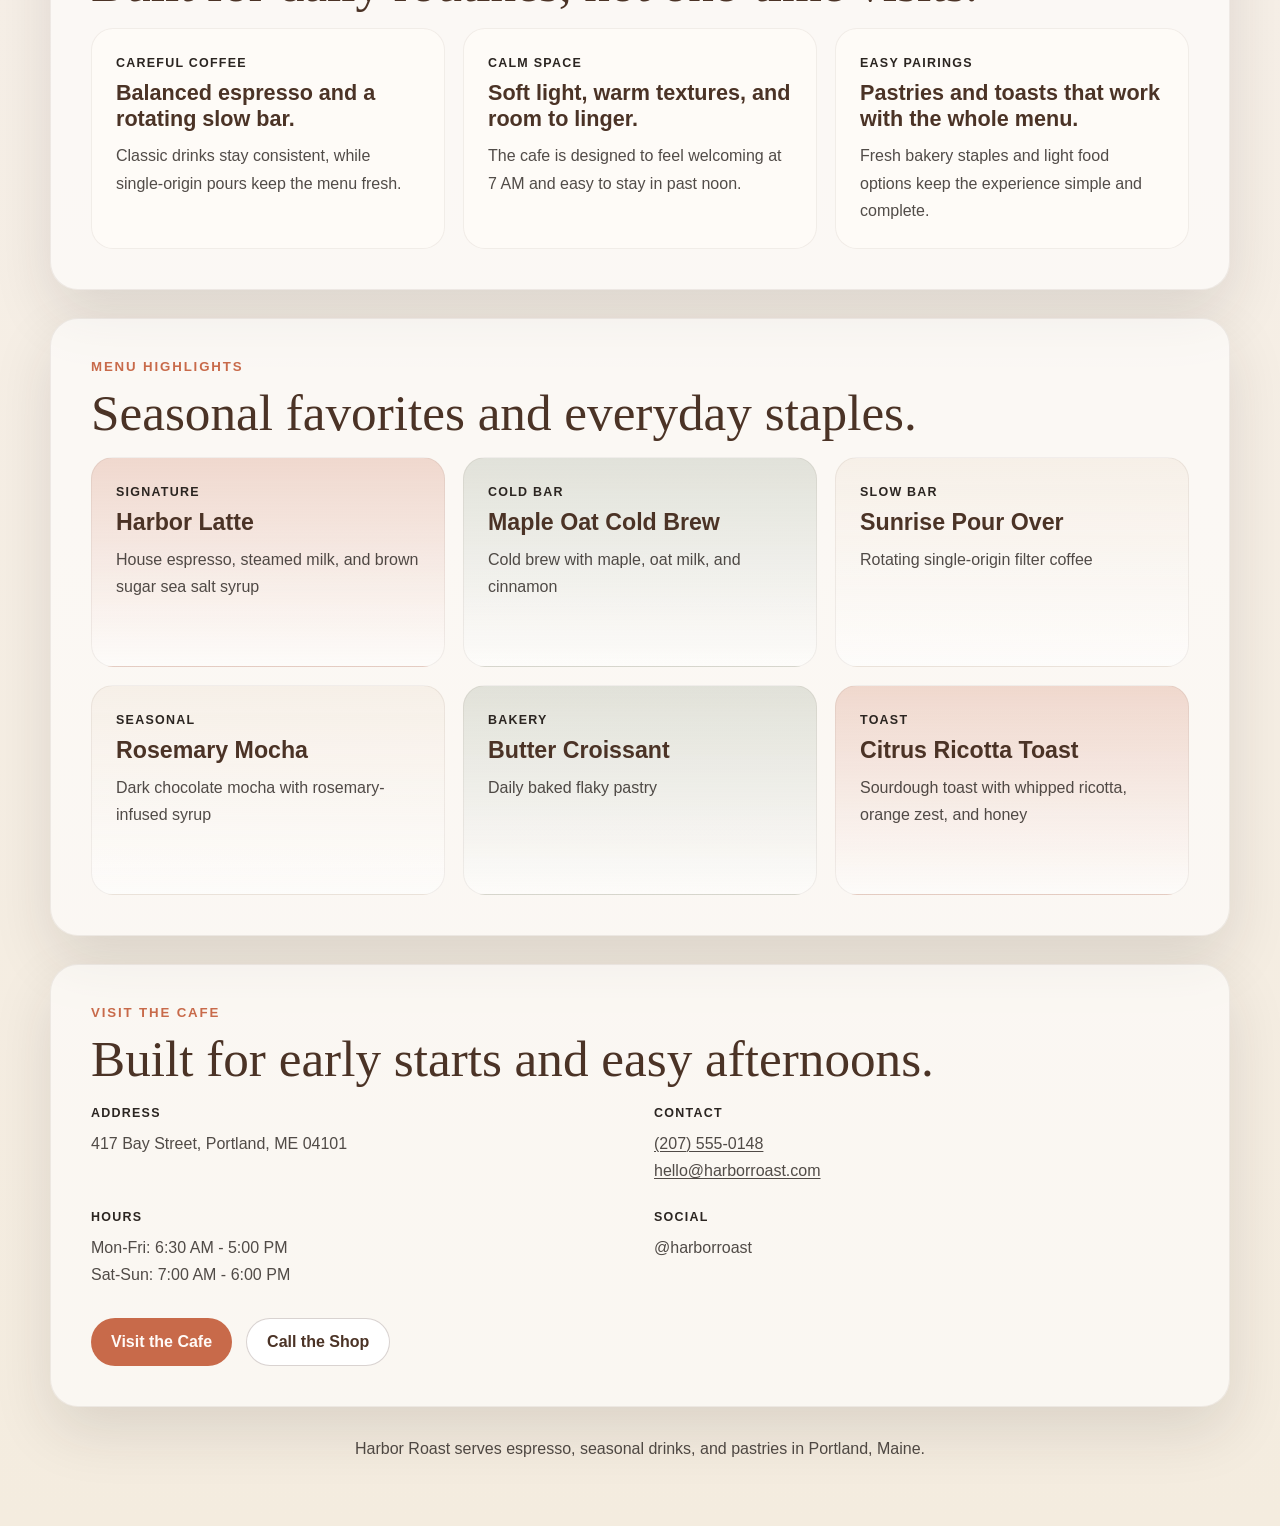
==== commit d5fef138: "feat: implement task uX36O-ebtt8FBjiuDXd-s" ====
--- a/index.html
+++ b/index.html
@@ -16,8 +16,8 @@
 
     <div class="page-shell">
       <header class="site-header">
-        <a class="brand" href="#top" aria-label="Harbor Roast home">
-          <img src="branding/logo.svg" alt="" />
+        <a class="brand" href="#top">
+          <img src="branding/logo.svg" alt="Harbor Roast logo" />
           <span>Harbor Roast</span>
         </a>
 
--- a/styles.css
+++ b/styles.css
@@ -232,8 +232,8 @@
 }
 
 .button-secondary {
-  border: 1px solid rgba(75, 51, 38, 0.15);
-  background: rgba(255, 255, 255, 0.42);
+  border: 1px solid rgba(75, 51, 38, 0.21);
+  background: #fff;
   color: var(--espresso);
 }
 
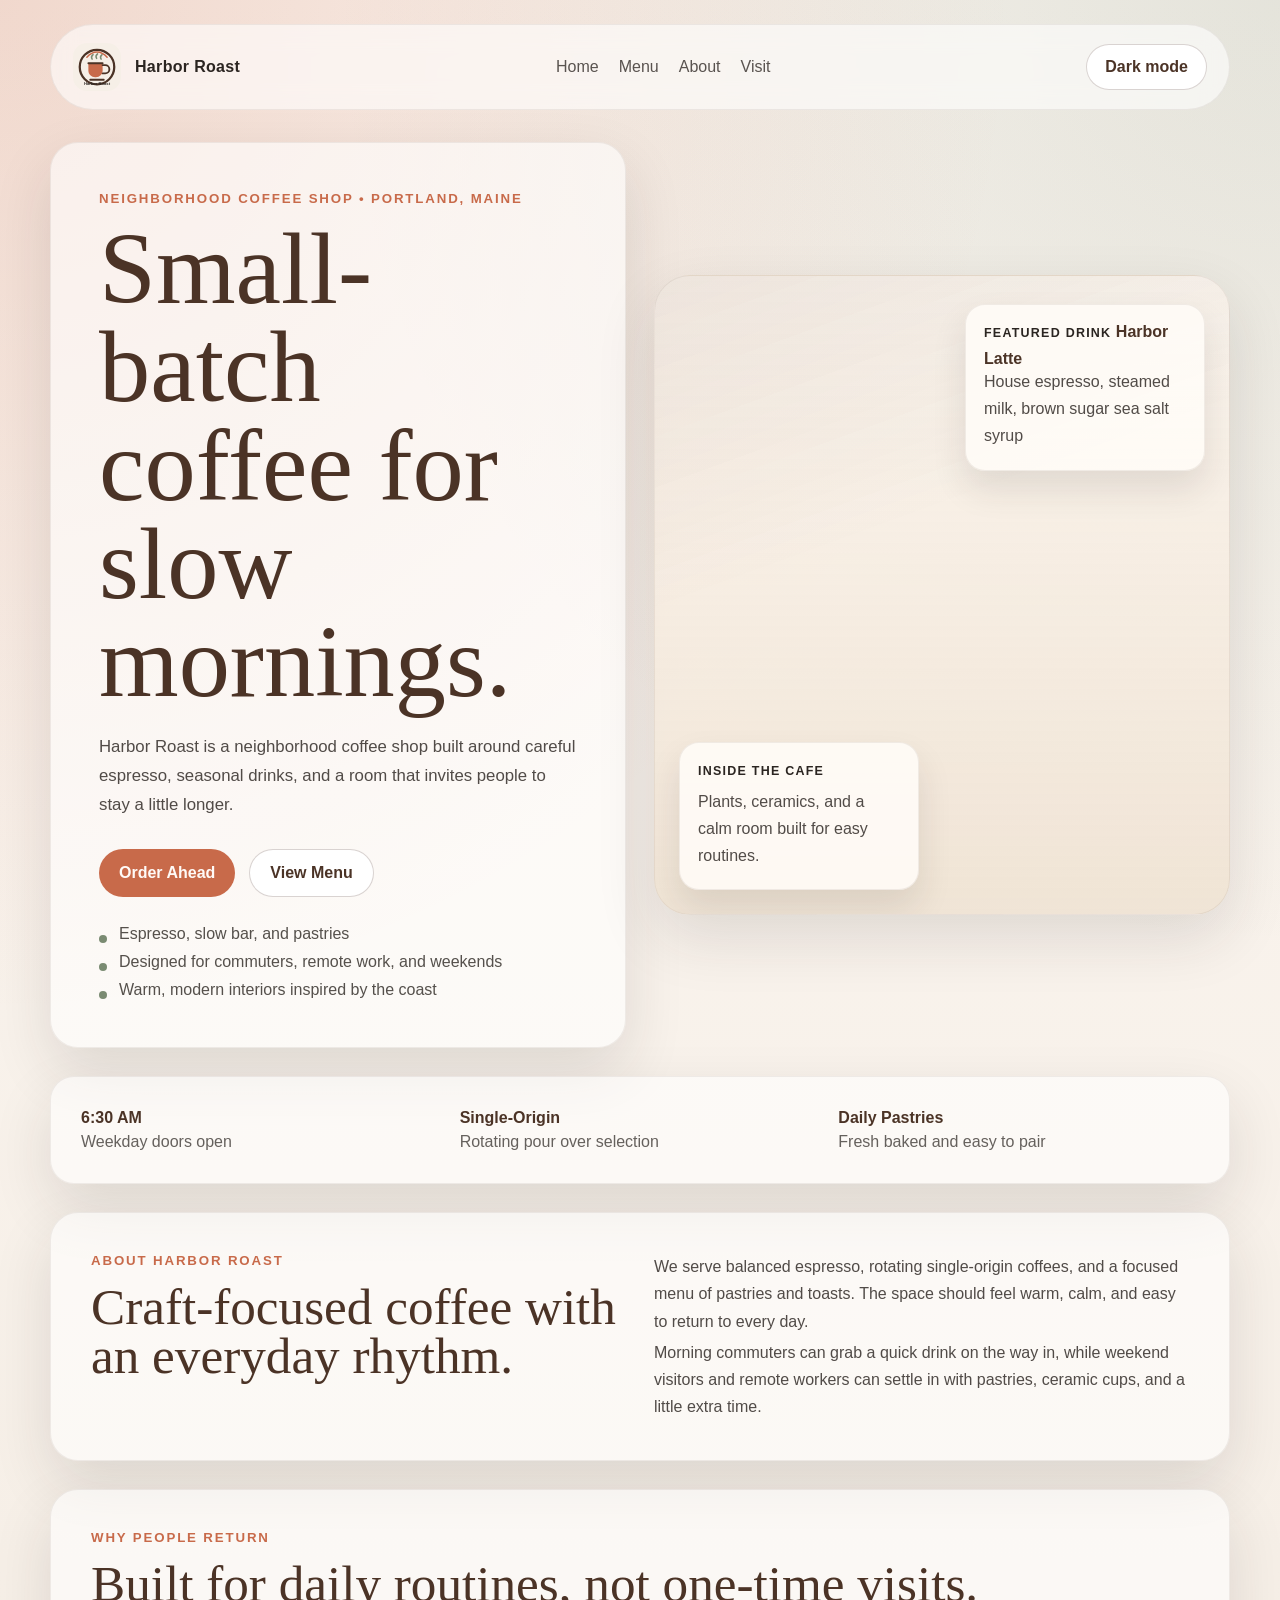
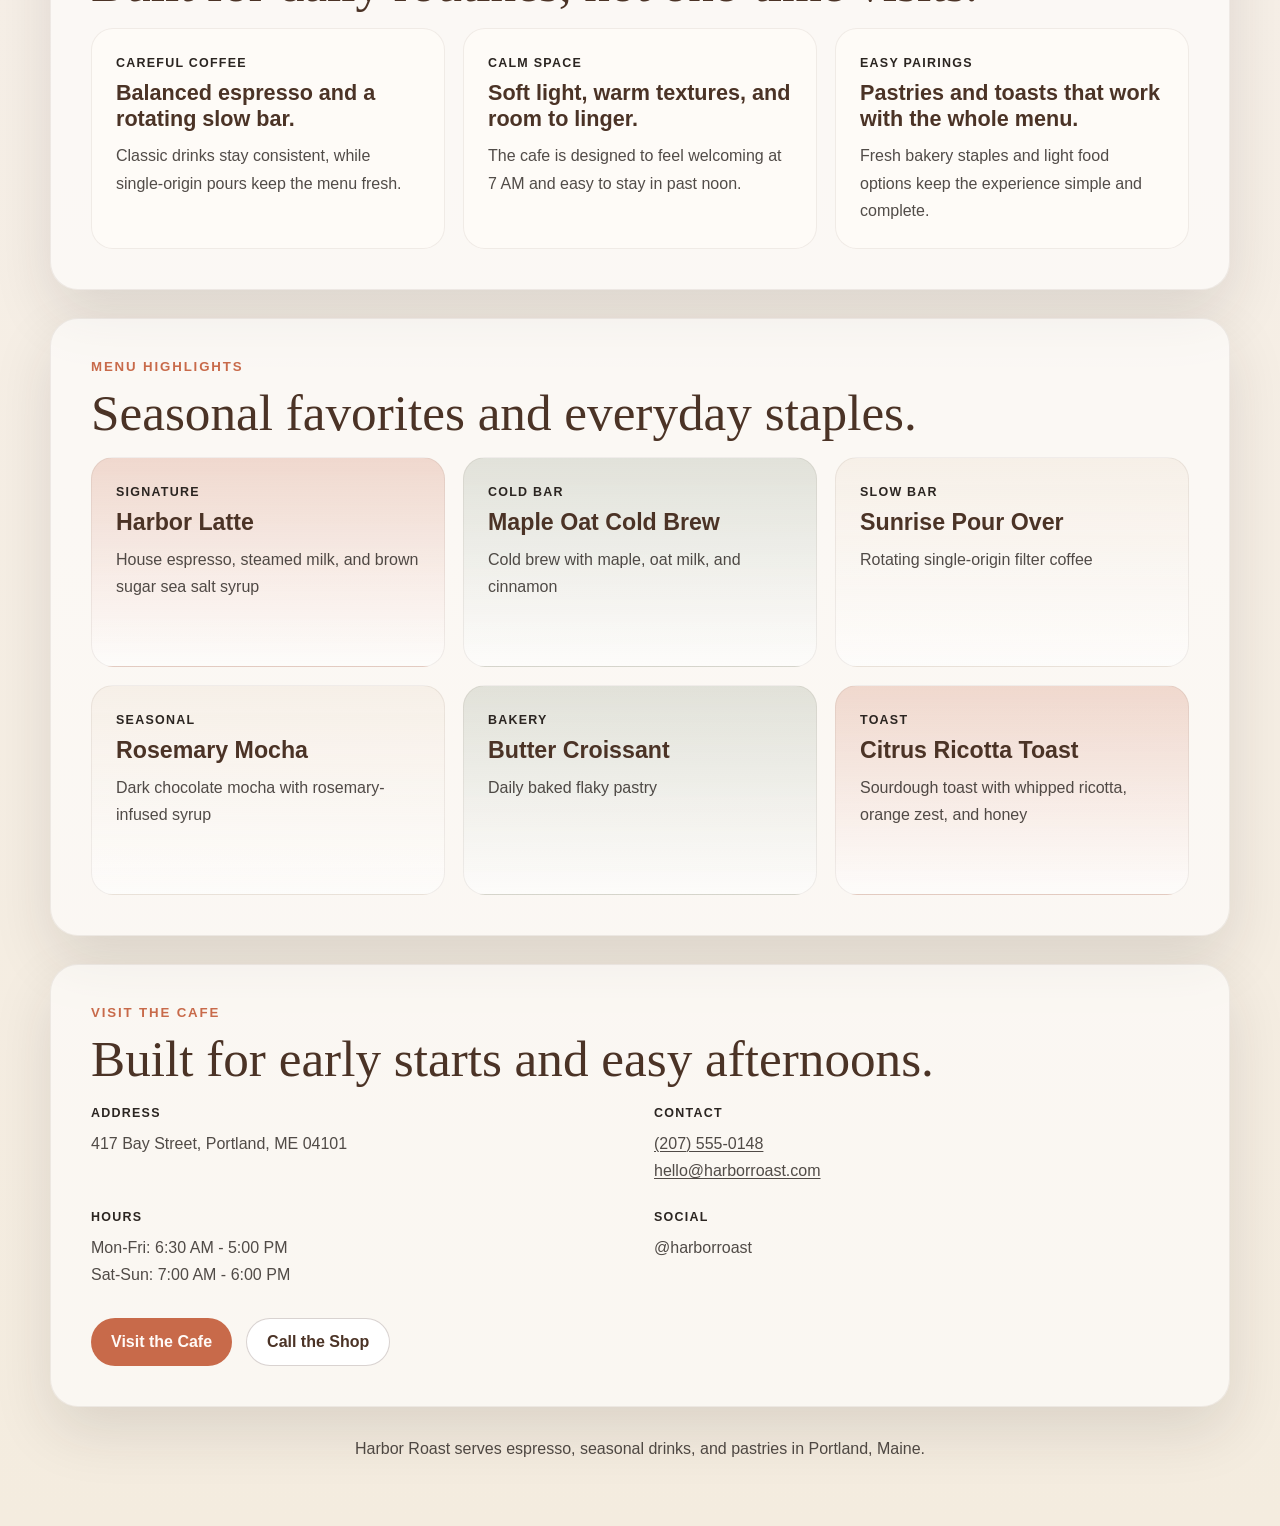
==== commit b1505aae: "feat: implement task sSUySTYP8hfyxSjfONoDu" ====
--- a/index.html
+++ b/index.html
@@ -11,7 +11,7 @@
     />
     <link rel="stylesheet" href="styles.css" />
   </head>
-  <body>
+  <body data-theme="light">
     <a class="skip-link" href="#main-content">Skip to content</a>
 
     <div class="page-shell">
@@ -27,6 +27,15 @@
           <a href="#about">About</a>
           <a href="#visit">Visit</a>
         </nav>
+
+        <button
+          class="theme-toggle"
+          type="button"
+          aria-label="Switch to dark theme"
+          aria-pressed="false"
+        >
+          <span class="theme-toggle__label">Dark mode</span>
+        </button>
       </header>
 
       <main id="main-content">
@@ -214,5 +223,49 @@
         <p>Harbor Roast serves espresso, seasonal drinks, and pastries in Portland, Maine.</p>
       </footer>
     </div>
+
+    <script>
+      (() => {
+        const storageKey = "harbor-roast-theme";
+        const body = document.body;
+        const themeToggle = document.querySelector(".theme-toggle");
+        const themeToggleLabel = themeToggle?.querySelector(".theme-toggle__label");
+        const themeColor = document.querySelector('meta[name="theme-color"]');
+        const systemPrefersDark = window.matchMedia("(prefers-color-scheme: dark)").matches;
+        const storedTheme = window.localStorage.getItem(storageKey);
+        const initialTheme = storedTheme || (systemPrefersDark ? "dark" : "light");
+
+        const applyTheme = (theme) => {
+          const isDark = theme === "dark";
+
+          body.dataset.theme = theme;
+
+          if (themeColor) {
+            themeColor.setAttribute("content", isDark ? "#111417" : "#f6efe7");
+          }
+
+          if (themeToggle) {
+            themeToggle.setAttribute("aria-pressed", String(isDark));
+            themeToggle.setAttribute(
+              "aria-label",
+              isDark ? "Switch to light theme" : "Switch to dark theme"
+            );
+          }
+
+          if (themeToggleLabel) {
+            themeToggleLabel.textContent = isDark ? "Light mode" : "Dark mode";
+          }
+        };
+
+        applyTheme(initialTheme);
+
+        themeToggle?.addEventListener("click", () => {
+          const nextTheme = body.dataset.theme === "dark" ? "light" : "dark";
+
+          applyTheme(nextTheme);
+          window.localStorage.setItem(storageKey, nextTheme);
+        });
+      })();
+    </script>
   </body>
 </html>
--- a/styles.css
+++ b/styles.css
@@ -1,4 +1,5 @@
 :root {
+  color-scheme: light;
   --espresso: #4b3326;
   --cream: #f6efe7;
   --terracotta: #c86a4a;
@@ -8,11 +9,72 @@
   --surface: rgba(255, 255, 255, 0.58);
   --shadow: 0 24px 60px rgba(43, 37, 33, 0.12);
   --focus-ring: 0 0 0 3px rgba(200, 106, 74, 0.24);
+  --body-bg:
+    radial-gradient(circle at top left, rgba(200, 106, 74, 0.22), transparent 30%),
+    radial-gradient(circle at top right, rgba(122, 139, 114, 0.18), transparent 28%),
+    linear-gradient(180deg, #fcf7f2 0%, var(--cream) 50%, #f4ecdf 100%);
+  --panel-border: rgba(75, 51, 38, 0.08);
+  --text-muted: rgba(43, 37, 33, 0.82);
+  --text-soft: rgba(43, 37, 33, 0.8);
+  --text-nav: rgba(43, 37, 33, 0.78);
+  --text-subtle: rgba(43, 37, 33, 0.72);
+  --button-secondary-bg: #fff;
+  --button-secondary-border: rgba(75, 51, 38, 0.21);
+  --button-secondary-hover: rgba(255, 255, 255, 0.7);
+  --visual-overlay-start: rgba(75, 51, 38, 0.08);
+  --visual-overlay-end: rgba(75, 51, 38, 0);
+  --visual-bg-end: rgba(239, 227, 212, 0.96);
+  --visual-bg-start: rgba(255, 248, 241, 0.72);
+  --photo-glow: rgba(255, 247, 239, 0.26);
+  --photo-content-bg: rgba(255, 250, 246, 0.68);
+  --floating-card-bg: rgba(255, 252, 248, 0.88);
+  --feature-card-bg: rgba(255, 251, 247, 0.76);
+  --accent-terracotta-start: rgba(200, 106, 74, 0.22);
+  --accent-sage-start: rgba(122, 139, 114, 0.2);
+  --accent-cream-start: rgba(246, 239, 231, 0.98);
+  --accent-card-end: rgba(255, 255, 255, 0.58);
   --radius-lg: 28px;
   --radius-md: 20px;
   --radius-sm: 14px;
 }
 
+body[data-theme="dark"] {
+  color-scheme: dark;
+  --espresso: #f5e8dc;
+  --cream: #15181c;
+  --terracotta: #e7906f;
+  --sage: #9ab394;
+  --charcoal: #edf2f7;
+  --sand: #22282f;
+  --surface: rgba(18, 22, 27, 0.8);
+  --shadow: 0 28px 72px rgba(0, 0, 0, 0.35);
+  --focus-ring: 0 0 0 3px rgba(231, 144, 111, 0.28);
+  --body-bg:
+    radial-gradient(circle at top left, rgba(231, 144, 111, 0.16), transparent 28%),
+    radial-gradient(circle at top right, rgba(154, 179, 148, 0.12), transparent 26%),
+    linear-gradient(180deg, #111417 0%, #171c21 52%, #0f1317 100%);
+  --panel-border: rgba(245, 232, 220, 0.1);
+  --text-muted: rgba(237, 242, 247, 0.82);
+  --text-soft: rgba(237, 242, 247, 0.8);
+  --text-nav: rgba(237, 242, 247, 0.76);
+  --text-subtle: rgba(237, 242, 247, 0.7);
+  --button-secondary-bg: rgba(255, 255, 255, 0.04);
+  --button-secondary-border: rgba(245, 232, 220, 0.18);
+  --button-secondary-hover: rgba(255, 255, 255, 0.09);
+  --visual-overlay-start: rgba(0, 0, 0, 0.12);
+  --visual-overlay-end: rgba(0, 0, 0, 0);
+  --visual-bg-start: rgba(36, 42, 49, 0.82);
+  --visual-bg-end: rgba(21, 27, 33, 0.96);
+  --photo-glow: rgba(231, 144, 111, 0.12);
+  --photo-content-bg: rgba(20, 25, 31, 0.78);
+  --floating-card-bg: rgba(18, 23, 29, 0.9);
+  --feature-card-bg: rgba(255, 255, 255, 0.04);
+  --accent-terracotta-start: rgba(231, 144, 111, 0.2);
+  --accent-sage-start: rgba(154, 179, 148, 0.18);
+  --accent-cream-start: rgba(245, 232, 220, 0.08);
+  --accent-card-end: rgba(255, 255, 255, 0.03);
+}
+
 * {
   box-sizing: border-box;
 }
@@ -24,11 +86,9 @@
 body {
   margin: 0;
   font-family: Inter, "Segoe UI", Arial, sans-serif;
-  background:
-    radial-gradient(circle at top left, rgba(200, 106, 74, 0.22), transparent 30%),
-    radial-gradient(circle at top right, rgba(122, 139, 114, 0.18), transparent 28%),
-    linear-gradient(180deg, #fcf7f2 0%, var(--cream) 50%, #f4ecdf 100%);
+  background: var(--body-bg);
   color: var(--charcoal);
+  transition: background-color 0.2s ease, color 0.2s ease;
 }
 
 :focus-visible {
@@ -49,7 +109,7 @@
 address {
   font-style: normal;
   line-height: 1.7;
-  color: rgba(43, 37, 33, 0.82);
+  color: var(--text-muted);
 }
 
 .skip-link {
@@ -82,8 +142,8 @@
   gap: 24px;
   padding: 18px 22px;
   margin-bottom: 32px;
-  background: rgba(246, 239, 231, 0.72);
-  border: 1px solid rgba(75, 51, 38, 0.08);
+  background: var(--surface);
+  border: 1px solid var(--panel-border);
   border-radius: 999px;
   backdrop-filter: blur(12px);
   position: sticky;
@@ -108,8 +168,32 @@
 .site-nav {
   display: inline-flex;
   gap: 20px;
-  color: rgba(43, 37, 33, 0.78);
+  color: var(--text-nav);
   font-weight: 500;
+}
+
+.theme-toggle {
+  flex-shrink: 0;
+  min-height: 46px;
+  padding: 0 18px;
+  border: 1px solid var(--button-secondary-border);
+  border-radius: 999px;
+  background: var(--button-secondary-bg);
+  color: var(--espresso);
+  font: inherit;
+  font-weight: 700;
+  cursor: pointer;
+  transition: transform 0.18s ease, background-color 0.18s ease, border-color 0.18s ease;
+}
+
+.theme-toggle:hover,
+.theme-toggle:focus-visible {
+  transform: translateY(-1px);
+  background: var(--button-secondary-hover);
+}
+
+.theme-toggle[aria-pressed="true"] {
+  border-color: rgba(231, 144, 111, 0.34);
 }
 
 .site-nav a:hover,
@@ -139,7 +223,7 @@
 .story,
 .metrics-strip {
   background: var(--surface);
-  border: 1px solid rgba(75, 51, 38, 0.08);
+  border: 1px solid var(--panel-border);
   box-shadow: var(--shadow);
 }
 
@@ -194,7 +278,7 @@
 .photo-content p,
 .visit-grid p {
   line-height: 1.7;
-  color: rgba(43, 37, 33, 0.82);
+  color: var(--text-muted);
 }
 
 .lead {
@@ -232,14 +316,14 @@
 }
 
 .button-secondary {
-  border: 1px solid rgba(75, 51, 38, 0.21);
-  background: #fff;
+  border: 1px solid var(--button-secondary-border);
+  background: var(--button-secondary-bg);
   color: var(--espresso);
 }
 
 .button-secondary:hover,
 .button-secondary:focus-visible {
-  background: rgba(255, 255, 255, 0.7);
+  background: var(--button-secondary-hover);
 }
 
 .hero-notes {
@@ -248,7 +332,7 @@
   padding: 0;
   margin: 28px 0 0;
   list-style: none;
-  color: rgba(43, 37, 33, 0.8);
+  color: var(--text-soft);
 }
 
 .hero-notes li {
@@ -274,8 +358,8 @@
   border-radius: 36px;
   overflow: hidden;
   background:
-    linear-gradient(160deg, rgba(75, 51, 38, 0.08), rgba(75, 51, 38, 0) 40%),
-    linear-gradient(180deg, rgba(255, 248, 241, 0.72), rgba(239, 227, 212, 0.96));
+    linear-gradient(160deg, var(--visual-overlay-start), var(--visual-overlay-end) 40%),
+    linear-gradient(180deg, var(--visual-bg-start), var(--visual-bg-end));
 }
 
 .photo-card {
@@ -298,7 +382,7 @@
   width: 320px;
   height: 320px;
   border-radius: 50%;
-  background: rgba(255, 247, 239, 0.26);
+  background: var(--photo-glow);
   filter: blur(18px);
 }
 
@@ -309,7 +393,7 @@
   bottom: 28px;
   padding: 24px;
   border-radius: 22px;
-  background: rgba(255, 250, 246, 0.68);
+  background: var(--photo-content-bg);
   backdrop-filter: blur(10px);
 }
 
@@ -334,8 +418,8 @@
   max-width: 240px;
   padding: 18px 18px 20px;
   border-radius: 20px;
-  background: rgba(255, 252, 248, 0.88);
-  border: 1px solid rgba(75, 51, 38, 0.08);
+  background: var(--floating-card-bg);
+  border: 1px solid var(--panel-border);
   box-shadow: 0 18px 35px rgba(43, 37, 33, 0.11);
 }
 
@@ -367,7 +451,7 @@
 }
 
 .metrics-strip span {
-  color: rgba(43, 37, 33, 0.72);
+  color: var(--text-subtle);
 }
 
 .story {
@@ -388,7 +472,7 @@
 .menu-section {
   padding: 40px;
   background: var(--surface);
-  border: 1px solid rgba(75, 51, 38, 0.08);
+  border: 1px solid var(--panel-border);
   box-shadow: var(--shadow);
   border-radius: var(--radius-lg);
 }
@@ -402,8 +486,8 @@
 .feature-card {
   padding: 24px;
   border-radius: 22px;
-  background: rgba(255, 251, 247, 0.76);
-  border: 1px solid rgba(75, 51, 38, 0.07);
+  background: var(--feature-card-bg);
+  border: 1px solid var(--panel-border);
 }
 
 .feature-card h3 {
@@ -415,7 +499,7 @@
 .site-footer p {
   margin: 0;
   line-height: 1.7;
-  color: rgba(43, 37, 33, 0.82);
+  color: var(--text-muted);
 }
 
 .menu-grid {
@@ -428,19 +512,19 @@
   min-height: 210px;
   padding: 24px;
   border-radius: 22px;
-  border: 1px solid rgba(75, 51, 38, 0.07);
+  border: 1px solid var(--panel-border);
 }
 
 .accent-terracotta {
-  background: linear-gradient(180deg, rgba(200, 106, 74, 0.22), rgba(255, 255, 255, 0.5));
+  background: linear-gradient(180deg, var(--accent-terracotta-start), var(--accent-card-end));
 }
 
 .accent-sage {
-  background: linear-gradient(180deg, rgba(122, 139, 114, 0.2), rgba(255, 255, 255, 0.52));
+  background: linear-gradient(180deg, var(--accent-sage-start), var(--accent-card-end));
 }
 
 .accent-cream {
-  background: linear-gradient(180deg, rgba(246, 239, 231, 0.98), rgba(255, 255, 255, 0.58));
+  background: linear-gradient(180deg, var(--accent-cream-start), var(--accent-card-end));
 }
 
 .menu-card h3 {
@@ -529,6 +613,10 @@
     gap: 14px;
   }
 
+  .theme-toggle {
+    width: 100%;
+  }
+
   .hero-copy {
     padding: 24px;
   }
